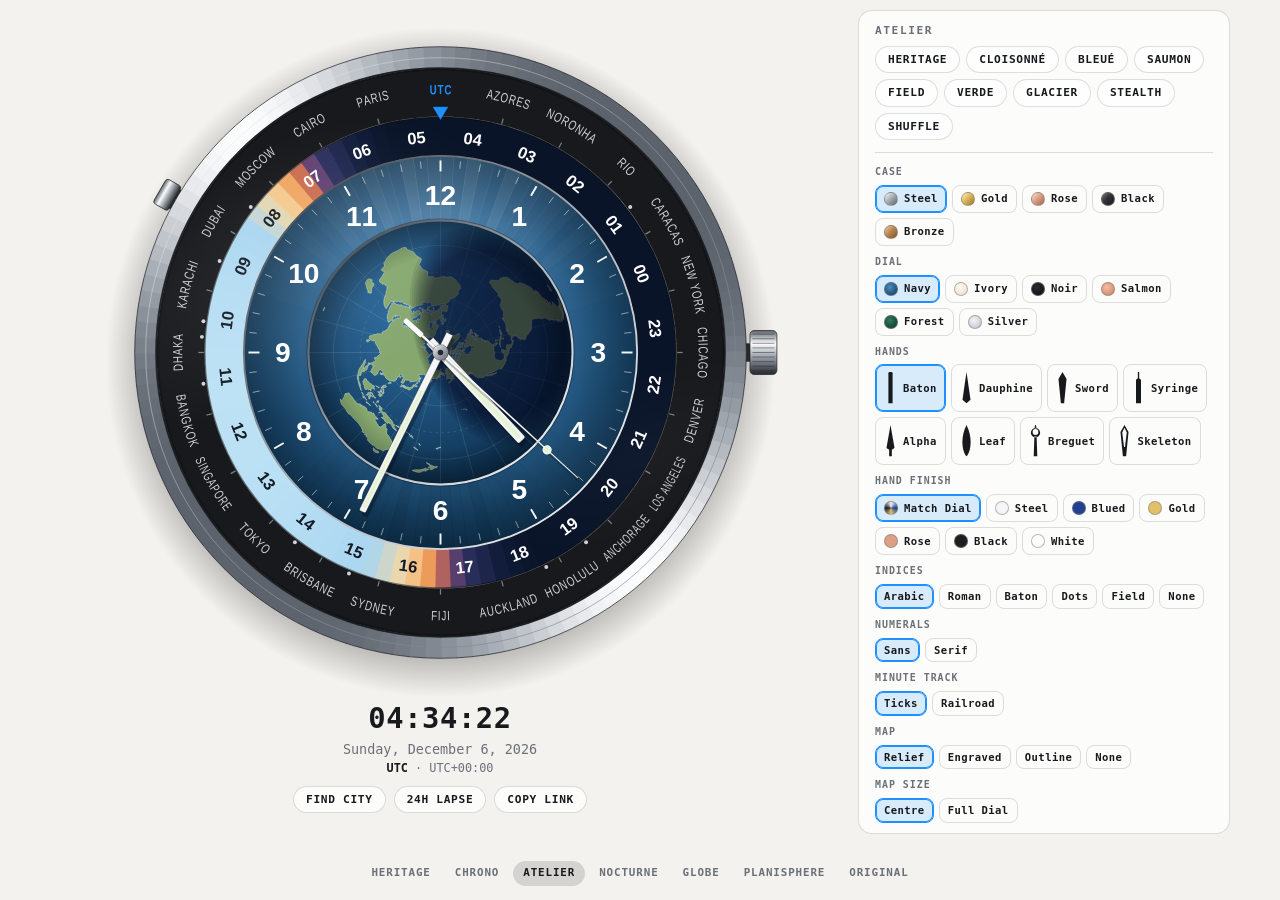
==== atelier.html @ b7d6f7b1 "Add Chrono and Atelier variants chrono.html: world-time split-seconds chronograph. Working pushers (" ====
<!DOCTYPE html>
<html lang="en">
<head>
  <meta charset="utf-8">
  <meta name="viewport" content="width=device-width, initial-scale=1, viewport-fit=cover">
  <title>World Timer · Atelier</title>
  <meta name="description" content="Build your own world timer: cases, dials, eight hand sets, indices, maps and movements, shareable as a link.">
  <link rel="stylesheet" href="css/base.css">
  <style>
    main { justify-content: flex-start; }
    .bench { display: grid; grid-template-columns: minmax(0, 1fr); gap: 8px 28px; width: 100%; max-width: 1180px; align-items: start; }
    .stage { display: flex; flex-direction: column; align-items: center; min-width: 0; }
    .bench .wt { width: min(94vw, 62dvh, 640px); }
    .panel { background: var(--panel); border: 1px solid var(--line); border-radius: 14px; padding: 14px 16px 16px; font-size: .72rem; }
    .panel h1 { font: 600 .7rem/1 var(--mono); letter-spacing: .14em; text-transform: uppercase; margin: 0 0 10px; color: var(--muted); }
    .presets { display: flex; flex-wrap: wrap; gap: 6px; margin-bottom: 12px; padding-bottom: 12px; border-bottom: 1px solid var(--line); }
    fieldset { border: 0; margin: 0 0 9px; padding: 0; min-width: 0; }
    legend { padding: 0; margin-bottom: 5px; font-weight: 600; letter-spacing: .1em; text-transform: uppercase; font-size: .62rem; color: var(--muted); }
    .opts { display: flex; flex-wrap: wrap; gap: 5px; }
    .opt {
      font: 600 .66rem/1 var(--mono); letter-spacing: .04em; color: var(--fg); background: transparent; border: 1px solid var(--line); border-radius: 8px;
      padding: 6px 8px; cursor: pointer; display: inline-flex; align-items: center; gap: 6px; text-transform: capitalize; transition: border-color .15s, background .15s;
    }
    .opt:hover { border-color: var(--accent); }
    .opt[aria-pressed="true"] { border-color: var(--accent); background: color-mix(in srgb, var(--accent) 16%, transparent); box-shadow: inset 0 0 0 1px var(--accent); }
    .opt:disabled { opacity: .35; cursor: not-allowed; }
    .opt:focus-visible { outline: 2px solid var(--accent); outline-offset: 2px; }
    .sw { width: 14px; height: 14px; border-radius: 50%; border: 1px solid rgba(128, 128, 128, .55); flex: none; }
    .opt svg { width: 13px; height: 34px; flex: none; }
    .opt svg path { fill: currentColor; }
    @media (min-width: 940px) {
      .bench { grid-template-columns: minmax(0, 1fr) 372px; }
      .bench .wt { width: min(100%, calc(100dvh - 215px), 720px); }
      .panel { max-height: calc(100dvh - 76px); overflow: auto; }
    }
  </style>
</head>
<body>
  <main>
    <div class="bench">
      <div class="stage">
        <div class="wt" id="watch"></div>
        <div class="readout">
          <div class="time" id="time">00:00:00</div>
          <div class="date" id="date"></div>
          <div class="zone" id="zone"></div>
          <div class="chips" id="chips"></div>
        </div>
      </div>
      <form class="panel" id="panel" aria-label="Watch options" onsubmit="return false">
        <h1>Atelier</h1>
        <div class="presets" id="presets"></div>
      </form>
    </div>
  </main>
  <script src="js/core.js"></script>
  <script src="js/land.js"></script>
  <script src="js/watch.js"></script>
  <script src="js/page.js"></script>
  <script>
  (function () {
    var LABEL = { hz4: '4 Hz', hz5: '5 Hz', tick: 'Quartz', sweep: 'Glide', auto: 'Match dial', sky: 'Living sky', duo: 'Two-tone', centre: 'Centre', full: 'Full dial' };
    var OPTS = [
      ['case', 'Case', Object.keys(WT.CASES), function (v) { var c = WT.CASES[v]; return 'linear-gradient(135deg,' + c[0] + ',' + c[1] + ' 45%,' + c[2] + ')'; }],
      ['dial', 'Dial', Object.keys(WT.DIALS), function (v) { var d = WT.DIALS[v]; return 'radial-gradient(circle at 40% 35%,' + d.dial0 + ',' + d.dial1 + ')'; }],
      ['hands', 'Hands', WT.HANDS, null, true],
      ['handFinish', 'Hand finish', ['auto'].concat(Object.keys(WT.HAND_FINISH)), function (v) { return WT.HAND_FINISH[v] || 'conic-gradient(#f3f5f7,#22408f,#e3c16a,#1b1d21,#f3f5f7)'; }],
      ['indices', 'Indices', WT.INDICES],
      ['numerals', 'Numerals', ['sans', 'serif']],
      ['track', 'Minute track', ['ticks', 'railroad']],
      ['map', 'Map', WT.MAPS],
      ['mapSize', 'Map size', ['centre', 'full']],
      ['ring', '24-hour ring', ['sky', 'duo']],
      ['motion', 'Seconds hand', WT.MOTIONS]
    ];
    var DEF = { case: 'steel', dial: 'navy', hands: 'baton', handFinish: 'auto', indices: 'arabic', numerals: 'sans', track: 'ticks', map: 'relief', mapSize: 'centre', ring: 'sky', motion: 'sweep' };
    var PRESETS = {
      'Heritage': {},
      'Cloisonné': { case: 'gold', dial: 'ivory', hands: 'leaf', handFinish: 'gold', map: 'relief', mapSize: 'full', ring: 'duo', track: 'railroad', indices: 'none' },
      'Bleué': { dial: 'ivory', hands: 'breguet', handFinish: 'blued', indices: 'roman', numerals: 'serif', track: 'railroad', map: 'engraved', ring: 'duo', motion: 'hz4' },
      'Saumon': { case: 'rose', dial: 'salmon', hands: 'dauphine', indices: 'baton', map: 'engraved', ring: 'duo', motion: 'hz4' },
      'Field': { case: 'black', dial: 'noir', hands: 'syringe', indices: 'field', map: 'outline', motion: 'tick' },
      'Verde': { case: 'bronze', dial: 'forest', hands: 'alpha', indices: 'dots', motion: 'hz4' },
      'Glacier': { dial: 'silver', hands: 'sword', handFinish: 'blued', indices: 'baton', map: 'relief', motion: 'hz5' },
      'Stealth': { case: 'black', dial: 'noir', hands: 'skeleton', handFinish: 'white', indices: 'none', map: 'outline', mapSize: 'full', ring: 'duo' }
    };
    var state = {}, k, h = WT.hash.get();
    for (k in DEF) state[k] = OPTS.some(function (o) { return o[0] === k && o[2].indexOf(h[k]) >= 0; }) ? h[k] : DEF[k];

    function toCfg() {
      var c = {}; for (var k in state) c[k] = state[k];
      c.mapR = state.mapSize === 'full' && state.map !== 'none' ? 288 : 216;
      if (c.mapR === 288) c.indices = 'none';
      delete c.mapSize; return c;
    }
    var cfg0 = toCfg(); cfg0.home = WT.homeFromHash();
    var w = WT.createWatch(document.getElementById('watch'), cfg0);
    var page = WT.page(w);

    var panel = document.getElementById('panel'), buttons = [];
    OPTS.forEach(function (o) {
      var fs = WT.el('fieldset'), box = WT.el('div', 'opts');
      fs.appendChild(WT.el('legend', '', o[1])); fs.appendChild(box);
      o[2].forEach(function (v) {
        var b = WT.el('button', 'opt'); b.type = 'button';
        if (o[3]) { var s = WT.el('span', 'sw'); s.style.background = o[3](v); b.appendChild(s); }
        if (o[4]) {       // little drawing of the hand
          var sh = WT.handShape(v, 62, 9, 8), svg = w.E('svg', { viewBox: '-13 -64 26 76', 'aria-hidden': 'true' }, b);
          w.E('path', { d: sh.d, 'fill-rule': sh.evenodd ? 'evenodd' : null }, svg);
        }
        b.appendChild(document.createTextNode(LABEL[v] || v));
        b.addEventListener('click', function () { state[o[0]] = v; apply(); });
        box.appendChild(b); buttons.push({ b: b, key: o[0], v: v });
      });
      panel.appendChild(fs);
    });
    var presets = document.getElementById('presets');
    Object.keys(PRESETS).forEach(function (name) {
      WT.chip(presets, name, function () { for (var k in DEF) state[k] = PRESETS[name][k] || DEF[k]; apply(); }, 'Load the ' + name + ' preset');
    });
    WT.chip(presets, 'Shuffle', function () { OPTS.forEach(function (o) { state[o[0]] = o[2][Math.floor(Math.random() * o[2].length)]; }); if (state.map === 'none') state.map = 'relief'; apply(); }, 'Surprise me');
    WT.chip(page.chips, 'Copy link', function (b) {
      var done = function () { b.textContent = 'Link copied'; setTimeout(function () { b.textContent = 'Copy link'; }, 1400); };
      if (navigator.clipboard && navigator.clipboard.writeText) navigator.clipboard.writeText(location.href).then(done, function () { prompt('Copy this link', location.href); });
      else prompt('Copy this link', location.href);
    }, 'Copy a link to this exact watch');

    function sync() {
      var full = state.mapSize === 'full' && state.map !== 'none';
      buttons.forEach(function (x) {
        x.b.setAttribute('aria-pressed', state[x.key] === x.v);
        x.b.disabled = (x.key === 'indices' && full) || (x.key === 'numerals' && (full || ['arabic', 'field'].indexOf(state.indices) < 0)) || (x.key === 'mapSize' && state.map === 'none');
      });
      var patch = {}; for (var k in DEF) patch[k] = state[k] === DEF[k] ? null : state[k];
      WT.hash.set(patch);
    }
    function apply() { w.set(toCfg()); sync(); }
    sync();
    WT.nav('atelier.html');
    window.atelier = { state: state, apply: apply, PRESETS: PRESETS, DEF: DEF };
  })();
  </script>
</body>
</html>
---- css/base.css ----
/* World Timer — shared page chrome */
:root {
  --bg: #f4f2ee; --fg: #17191d; --muted: #6b6f78; --line: rgba(20, 24, 32, .14); --panel: rgba(255, 255, 255, .72);
  --accent: #1e90ff;
  --mono: 'SF Mono', ui-monospace, 'Menlo', 'Monaco', 'Cascadia Mono', 'Ubuntu Mono', 'Consolas', monospace;
  --sans: 'Avenir Next', 'Helvetica Neue', 'Segoe UI', Roboto, Arial, sans-serif;
  color-scheme: light dark;
}
@media (prefers-color-scheme: dark) {
  :root { --bg: #0e1014; --fg: #eceef1; --muted: #8b909a; --line: rgba(255, 255, 255, .14); --panel: rgba(24, 27, 33, .72); }
}
:root[data-theme="dark"] { --bg: #0e1014; --fg: #eceef1; --muted: #8b909a; --line: rgba(255, 255, 255, .14); --panel: rgba(24, 27, 33, .72); color-scheme: dark; }
* { box-sizing: border-box; }
html, body { height: 100%; }
body {
  margin: 0; background: var(--bg); color: var(--fg); font-family: var(--mono); line-height: 1.5;
  display: flex; flex-direction: column; align-items: center; min-height: 100vh; min-height: 100dvh;
  -webkit-font-smoothing: antialiased; overflow-x: hidden;
}
main { flex: 1; width: 100%; display: flex; flex-direction: column; align-items: center; justify-content: center; padding: 10px 12px 4px; min-height: 0; }

/* the watch */
.wt { position: relative; width: min(94vw, calc(100dvh - 215px), 760px); min-width: 280px; aspect-ratio: 1; touch-action: none; user-select: none; -webkit-user-select: none; }
.wt-svg { display: block; width: 100%; height: 100%; overflow: visible; }
.wt-city { cursor: pointer; outline: none; }
.wt-city text { transition: fill .15s; }
.wt-city:hover text, .wt-city:focus-visible text { fill: #fff; }
.wt-city.home text { fill: var(--accent); font-weight: 700; }
.wt-city.wt-pip circle:last-child { transition: r .15s; }
.wt-city.wt-pip:hover circle:last-child, .wt-city.wt-pip:focus-visible circle:last-child { r: 5.5px; }
.wt-city.wt-pip.home circle:last-child { fill: var(--accent); r: 5px; }
.wt-city:focus-visible .wt-hit { stroke: var(--accent); stroke-width: 2; }
.wt-ring24 { cursor: grab; }
.wt.dragging, .wt.dragging * { cursor: grabbing !important; }
.wt-pusher { cursor: pointer; outline: none; }
.wt-pusher > g { transition: transform .08s ease-out; }
.wt-pusher.down > g, .wt-pusher:active > g { transform: translateY(7px); }
.wt-crown.down > g, .wt-crown:active > g { transform: translateX(-7px); }
.wt-pusher:focus-visible rect { stroke: var(--accent); stroke-width: 3; }
.wt-num { pointer-events: none; }
.wt-dial, .wt-map, .wt-hands, .wt-over, .wt-sub { cursor: pointer; }

.wt-tip {
  position: absolute; z-index: 5; transform: translate(-50%, 6px); opacity: 0; pointer-events: none; transition: opacity .12s, transform .12s;
  background: rgba(18, 20, 24, .95); color: #fff; border: 1px solid rgba(255, 255, 255, .16); border-radius: 8px; padding: 9px 13px 10px;
  font: 11px/1.45 var(--mono); min-width: 132px; max-width: 220px; box-shadow: 0 8px 24px rgba(0, 0, 0, .35);
}
.wt-tip.on { opacity: 1; transform: translate(-50%, 0); }
.wt-tip b { display: block; color: var(--accent); font-weight: 600; letter-spacing: .04em; border-bottom: 1px solid rgba(255, 255, 255, .15); padding-bottom: 5px; margin-bottom: 5px; }
.wt-tip span { display: block; }
.wt-tip .t { font-size: 15px; font-weight: 600; font-variant-numeric: tabular-nums; }
.wt-tip .d { color: #a5a9b1; }
.wt-tip .o { color: #c9ccd2; margin-top: 5px; }

/* readout under the watch */
.readout { text-align: center; margin-top: 2px; min-height: 92px; }
.readout .time { font-size: clamp(1.35rem, 4.2vw, 1.8rem); font-weight: 600; font-variant-numeric: tabular-nums; letter-spacing: .02em; }
.readout .date { font-size: .84rem; color: var(--muted); }
.readout .zone { font-size: .74rem; color: var(--muted); }
.readout .zone b { color: var(--fg); font-weight: 600; }
.chips { display: flex; gap: 8px; justify-content: center; flex-wrap: wrap; margin-top: 8px; }
.chip, button.chip {
  font: 600 .7rem/1 var(--mono); letter-spacing: .06em; text-transform: uppercase; color: var(--fg); background: var(--panel);
  border: 1px solid var(--line); border-radius: 999px; padding: 7px 12px; cursor: pointer; transition: background .15s, border-color .15s, color .15s;
}
.chip:hover { border-color: var(--accent); }
.chip:focus-visible, .wt-nav a:focus-visible, input:focus-visible { outline: 2px solid var(--accent); outline-offset: 2px; }
.chip[aria-pressed="true"], .chip.on { background: var(--accent); border-color: var(--accent); color: #fff; }
.chip[hidden] { display: none; }
kbd { font: inherit; border: 1px solid var(--line); border-bottom-width: 2px; border-radius: 4px; padding: 0 4px; }
.hint { font-size: .68rem; color: var(--muted); text-align: center; margin: 8px 12px 0; max-width: 640px; }

/* city search */
.search { position: fixed; inset: 0; z-index: 20; display: none; align-items: flex-start; justify-content: center; padding-top: 16vh; background: rgba(8, 10, 14, .45); backdrop-filter: blur(3px); }
.search.on { display: flex; }
.search .box { width: min(92vw, 380px); background: var(--bg); border: 1px solid var(--line); border-radius: 12px; box-shadow: 0 20px 60px rgba(0, 0, 0, .4); overflow: hidden; }
.search input { width: 100%; border: 0; border-bottom: 1px solid var(--line); background: transparent; color: var(--fg); font: 1rem var(--mono); padding: 14px 16px; outline: none; }
.search ul { list-style: none; margin: 0; padding: 4px; max-height: 44vh; overflow: auto; }
.search li { display: flex; justify-content: space-between; gap: 12px; padding: 8px 12px; border-radius: 7px; font-size: .82rem; cursor: pointer; }
.search li span { color: var(--muted); font-variant-numeric: tabular-nums; }
.search li[aria-selected="true"] { background: var(--accent); color: #fff; }
.search li[aria-selected="true"] span { color: rgba(255, 255, 255, .85); }

/* variant nav */
.wt-nav { display: flex; flex-wrap: wrap; justify-content: center; gap: 2px 4px; padding: 10px 10px 14px; width: 100%; }
.wt-nav a { font: 600 .68rem/1 var(--mono); letter-spacing: .08em; text-transform: uppercase; color: var(--muted); text-decoration: none; padding: 7px 10px; border-radius: 999px; transition: color .15s, background .15s; }
.wt-nav a:hover { color: var(--fg); }
.wt-nav a[aria-current="page"] { color: var(--fg); background: var(--line); }

@media (prefers-reduced-motion: reduce) { .wt-tip, .wt-pusher > g { transition: none; } }
@media (hover: none) { .hint .kb { display: none; } }
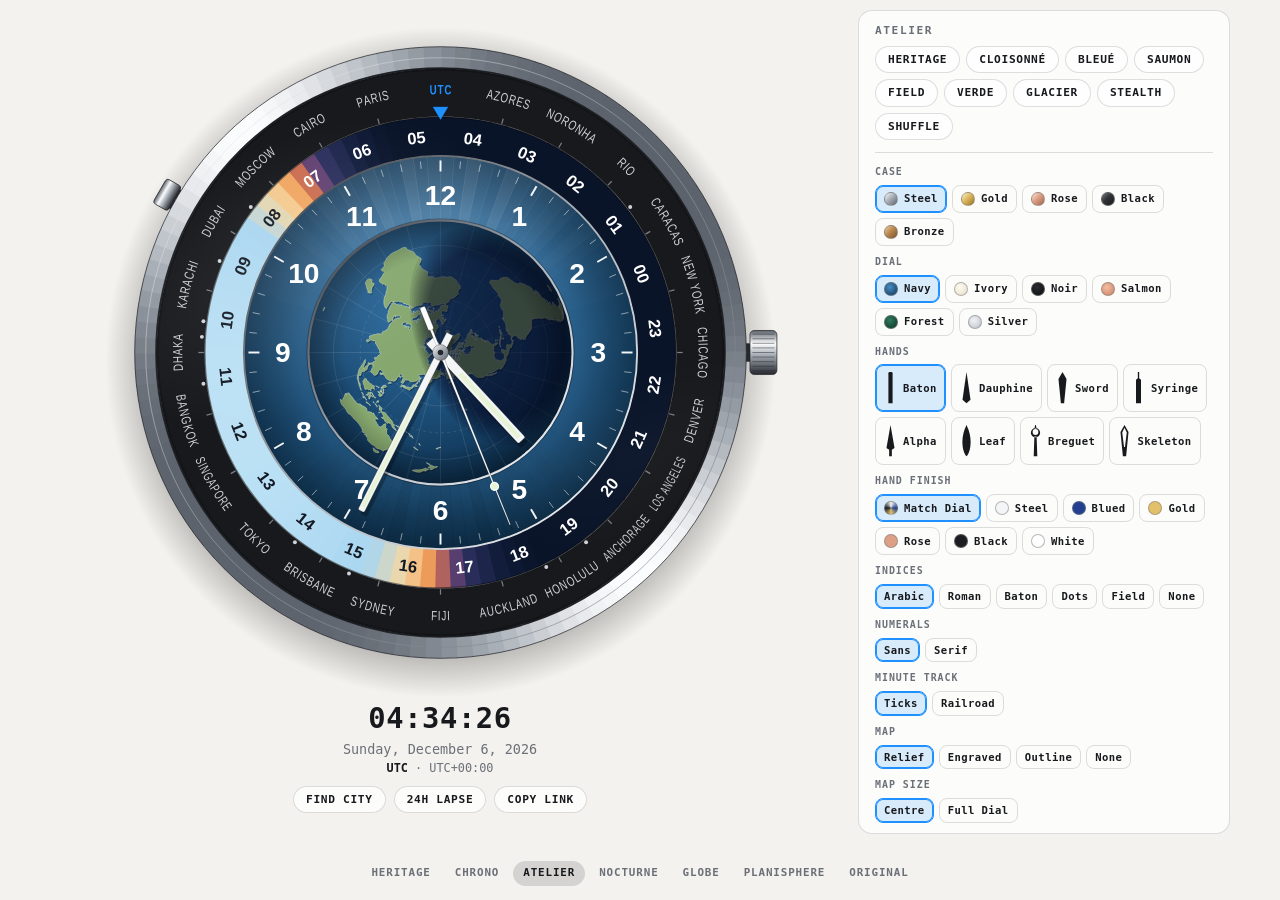
==== commit a2beec62: "Polish, README and overview image - drag threshold no longer swallows the first degrees of a ring dr" ====
--- a/atelier.html
+++ b/atelier.html
@@ -8,6 +8,7 @@
   <link rel="stylesheet" href="css/base.css">
   <style>
     main { justify-content: flex-start; }
+    @media (max-width: 939px) { html, body { height: auto; } main { flex: none; } }      /* stacked layout: let the page scroll */
     .bench { display: grid; grid-template-columns: minmax(0, 1fr); gap: 8px 28px; width: 100%; max-width: 1180px; align-items: start; }
     .stage { display: flex; flex-direction: column; align-items: center; min-width: 0; }
     .bench .wt { width: min(94vw, 62dvh, 640px); }
--- a/css/base.css
+++ b/css/base.css
@@ -20,7 +20,7 @@
 main { flex: 1; width: 100%; display: flex; flex-direction: column; align-items: center; justify-content: center; padding: 10px 12px 4px; min-height: 0; }
 
 /* the watch */
-.wt { position: relative; width: min(94vw, calc(100dvh - 215px), 760px); min-width: 280px; aspect-ratio: 1; touch-action: none; user-select: none; -webkit-user-select: none; }
+.wt { position: relative; width: min(94vw, calc(100dvh - 215px), 880px); min-width: 280px; aspect-ratio: 1; touch-action: none; user-select: none; -webkit-user-select: none; }
 .wt-svg { display: block; width: 100%; height: 100%; overflow: visible; }
 .wt-city { cursor: pointer; outline: none; }
 .wt-city text { transition: fill .15s; }
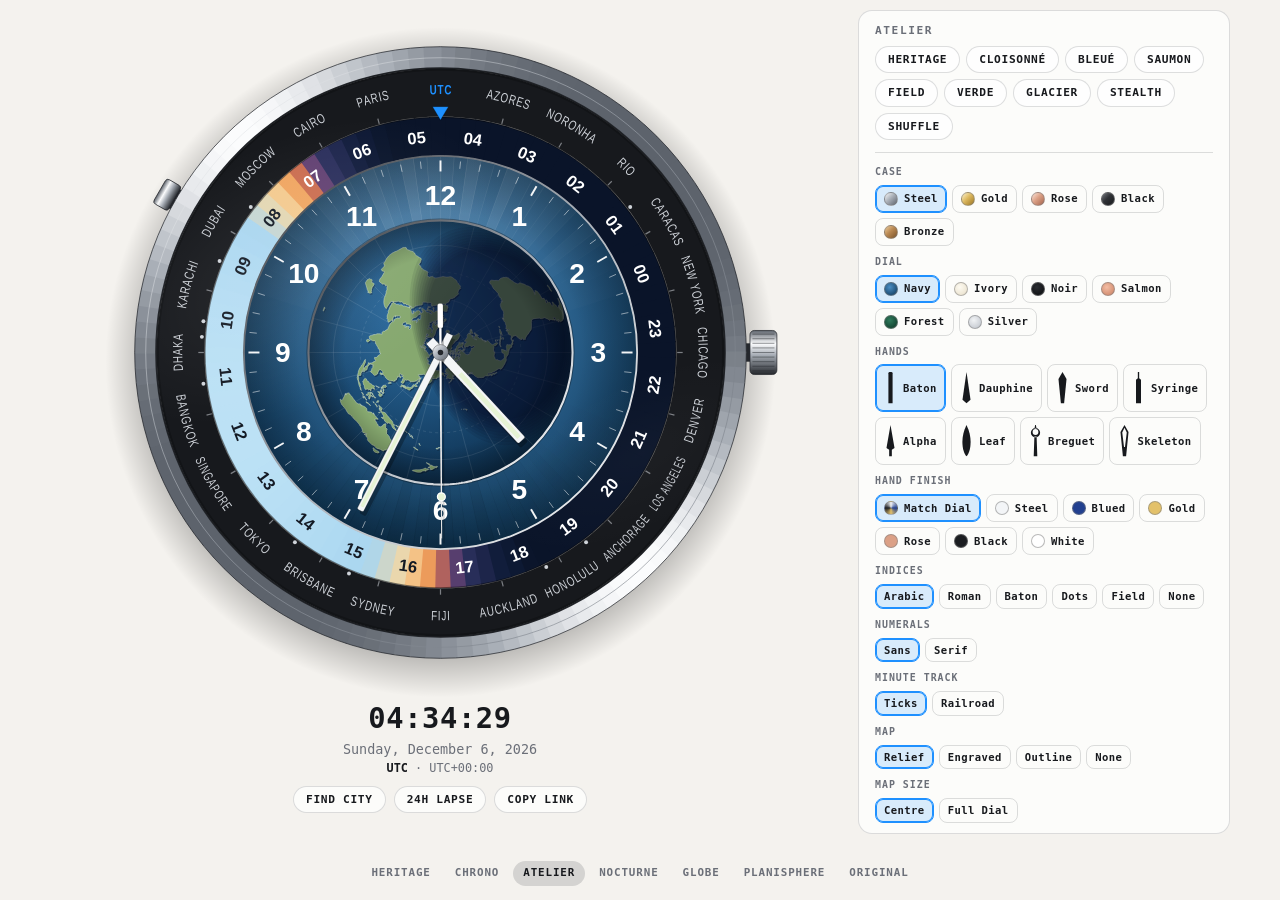
==== commit b7c83a53: "Chrono becomes a flyback rattrapante; layout and favicon fixes - the crown button now works the spli" ====
--- a/atelier.html
+++ b/atelier.html
@@ -5,6 +5,7 @@
   <meta name="viewport" content="width=device-width, initial-scale=1, viewport-fit=cover">
   <title>World Timer · Atelier</title>
   <meta name="description" content="Build your own world timer: cases, dials, eight hand sets, indices, maps and movements, shareable as a link.">
+  <link rel="icon" href="data:image/svg+xml,%3Csvg xmlns='http://www.w3.org/2000/svg' viewBox='0 0 64 64'%3E%3Ccircle cx='32' cy='32' r='30' fill='%2317191d'/%3E%3Ccircle cx='32' cy='32' r='21' fill='%231e6aa8'/%3E%3Cpath d='M32 32V16M32 32l10 6' stroke='%23fff' stroke-width='4' stroke-linecap='round'/%3E%3Cpath d='M28 3h8l-4 7z' fill='%231e90ff'/%3E%3C/svg%3E">
   <link rel="stylesheet" href="css/base.css">
   <style>
     main { justify-content: flex-start; }
--- a/css/base.css
+++ b/css/base.css
@@ -11,16 +11,17 @@
 }
 :root[data-theme="dark"] { --bg: #0e1014; --fg: #eceef1; --muted: #8b909a; --line: rgba(255, 255, 255, .14); --panel: rgba(24, 27, 33, .72); color-scheme: dark; }
 * { box-sizing: border-box; }
-html, body { height: 100%; }
+html { height: 100%; }
 body {
   margin: 0; background: var(--bg); color: var(--fg); font-family: var(--mono); line-height: 1.5;
   display: flex; flex-direction: column; align-items: center; min-height: 100vh; min-height: 100dvh;
   -webkit-font-smoothing: antialiased; overflow-x: hidden;
 }
-main { flex: 1; width: 100%; display: flex; flex-direction: column; align-items: center; justify-content: center; padding: 10px 12px 4px; min-height: 0; }
+main { flex: 1; width: 100%; display: flex; flex-direction: column; align-items: center; justify-content: center; padding: 10px 12px 4px; }
+main > * { flex-shrink: 0; }      /* if a short window cannot hold everything, the page scrolls instead of overlapping */
 
 /* the watch */
-.wt { position: relative; width: min(94vw, calc(100dvh - 215px), 880px); min-width: 280px; aspect-ratio: 1; touch-action: none; user-select: none; -webkit-user-select: none; }
+.wt { position: relative; width: min(94vw, calc(100dvh - var(--chrome, 225px)), 880px); min-width: 280px; aspect-ratio: 1; touch-action: none; user-select: none; -webkit-user-select: none; }
 .wt-svg { display: block; width: 100%; height: 100%; overflow: visible; }
 .wt-city { cursor: pointer; outline: none; }
 .wt-city text { transition: fill .15s; }
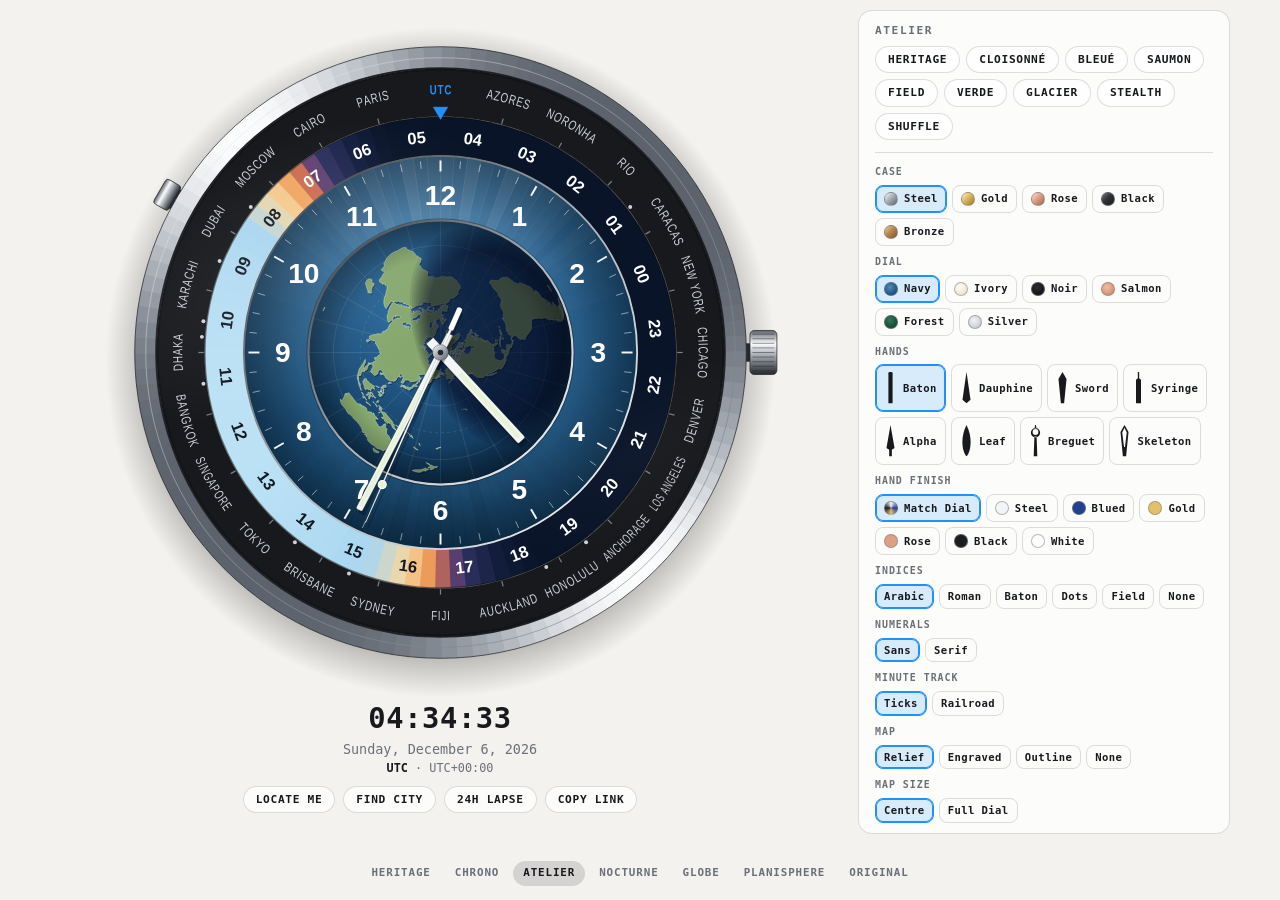
==== commit 60bfc765: "Embed mode and a site-override hook ?embed inside an iframe hides the nav and hint, sizes the page b" ====
--- a/atelier.html
+++ b/atelier.html
@@ -30,8 +30,11 @@
     .sw { width: 14px; height: 14px; border-radius: 50%; border: 1px solid rgba(128, 128, 128, .55); flex: none; }
     .opt svg { width: 13px; height: 34px; flex: none; }
     .opt svg path { fill: currentColor; }
+    html.embed .bench { grid-template-columns: minmax(0, 1fr); }      /* embedded: just the watch, wearing a random preset */
+    html.embed .bench .wt { width: min(94vw, 560px); }
+    html.embed .panel { display: none; }
     @media (min-width: 940px) {
-      .bench { grid-template-columns: minmax(0, 1fr) 372px; }
+      html:not(.embed) .bench { grid-template-columns: minmax(0, 1fr) 372px; }
       .bench .wt { width: min(100%, calc(100dvh - 215px), 720px); }
       .panel { max-height: calc(100dvh - 76px); overflow: auto; }
     }
@@ -56,6 +59,7 @@
     </div>
   </main>
   <script src="js/core.js"></script>
+  <script src="js/site.js"></script>
   <script src="js/land.js"></script>
   <script src="js/watch.js"></script>
   <script src="js/page.js"></script>
@@ -88,6 +92,11 @@
     };
     var state = {}, k, h = WT.hash.get();
     for (k in DEF) state[k] = OPTS.some(function (o) { return o[0] === k && o[2].indexOf(h[k]) >= 0; }) ? h[k] : DEF[k];
+    if (WT.embed && !location.hash) {       // nothing asked for: show off a preset
+      var names = Object.keys(PRESETS), pick = names[Math.floor(Math.random() * names.length)];
+      for (k in DEF) state[k] = PRESETS[pick][k] || DEF[k];
+      WT.embedPost({ type: 'wt-embed-label', label: pick });
+    }
 
     function toCfg() {
       var c = {}; for (var k in state) c[k] = state[k];
--- a/css/base.css
+++ b/css/base.css
@@ -90,3 +90,16 @@
 
 @media (prefers-reduced-motion: reduce) { .wt-tip, .wt-pusher > g { transition: none; } }
 @media (hover: none) { .hint .kb { display: none; } }
+
+/* a host page can force the light palette even when the system prefers dark */
+:root[data-theme="light"] { --bg: #f4f2ee; --fg: #17191d; --muted: #6b6f78; --line: rgba(20, 24, 32, .14); --panel: rgba(255, 255, 255, .72); color-scheme: light; }
+
+/* embed mode (?embed inside an iframe): see js/core.js */
+html.embed, html.embed body { height: auto; min-height: 0; }
+html.embed body { overflow: hidden; }
+html.embed:not(.embed-dark) { color-scheme: normal; }      /* same scheme as a plain host page, or the iframe would turn opaque */
+html.embed:not(.embed-dark) body { background: transparent; }
+html.embed main { flex: none; padding: 6px 8px 12px; }
+html.embed .wt { width: min(94vw, 560px); touch-action: pan-y; }
+html.embed .hint, html.embed .wt-nav { display: none; }
+html.embed .readout { min-height: 0; }
